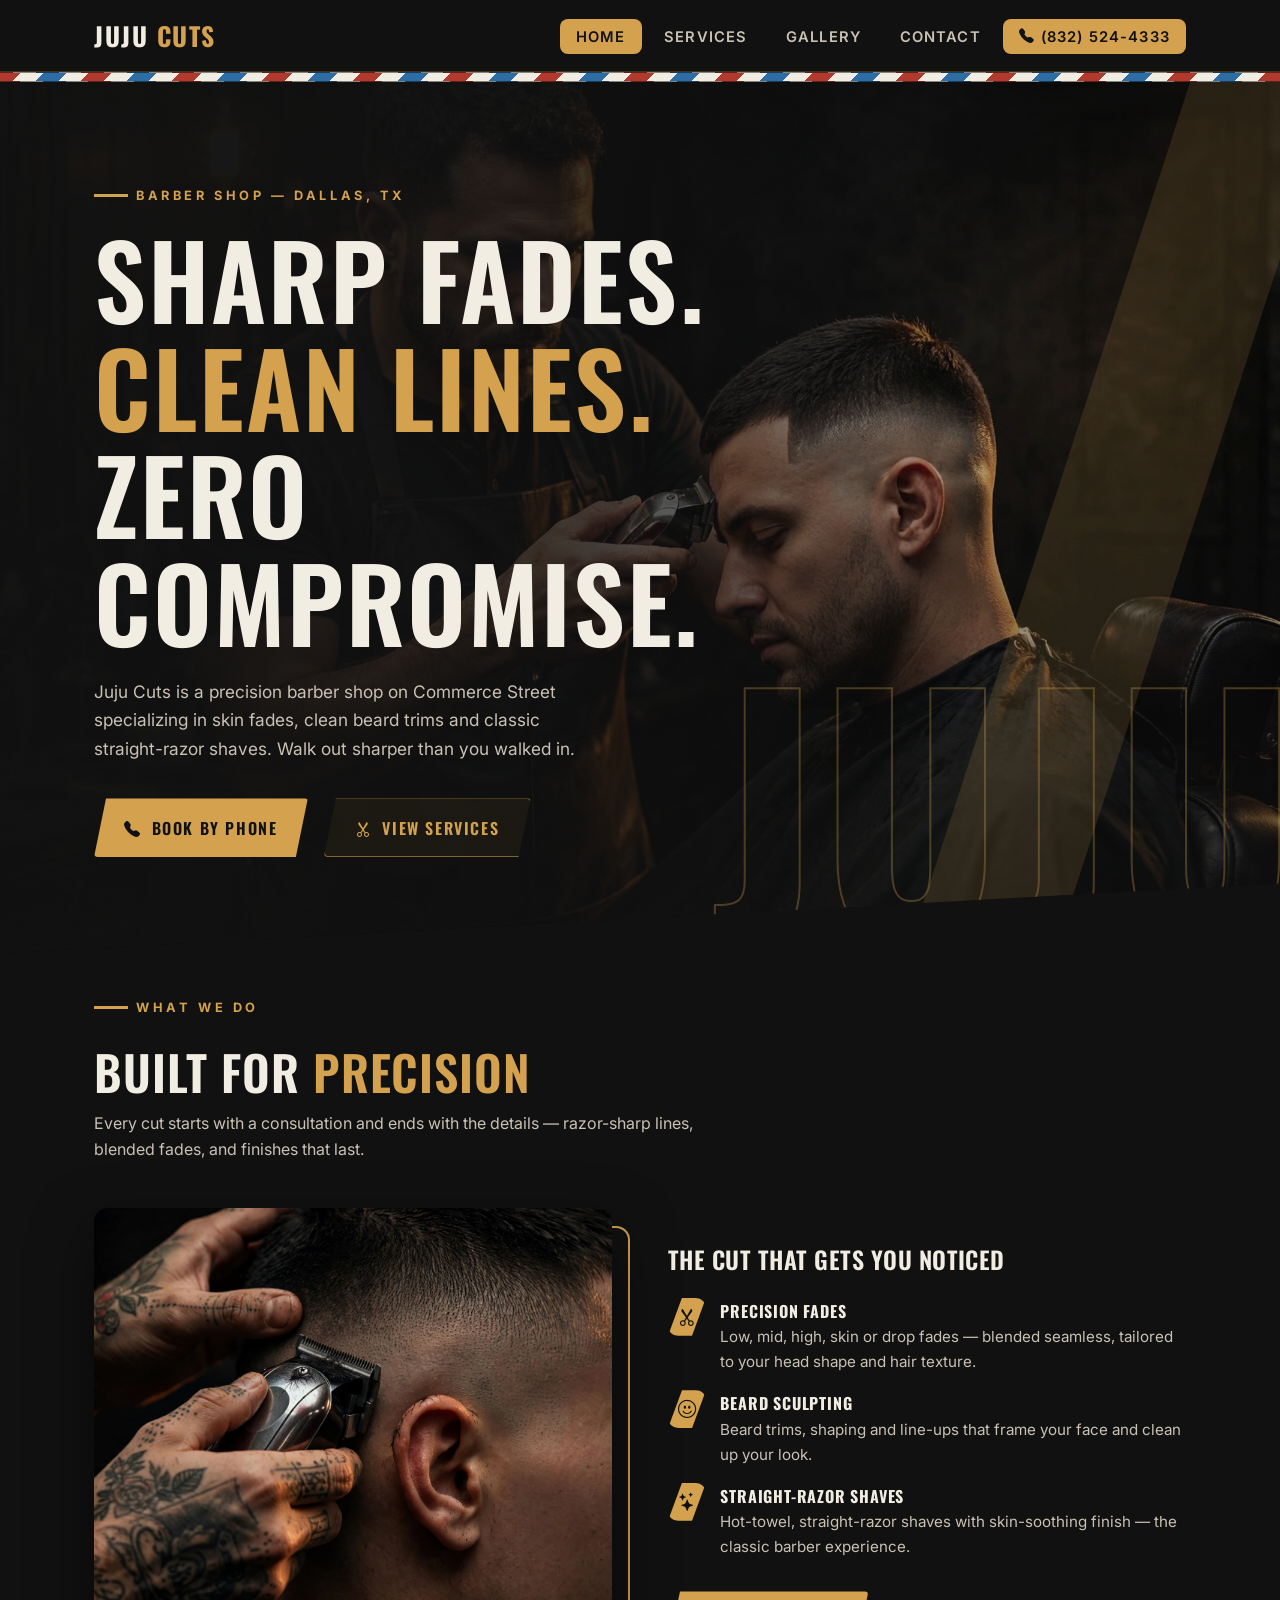
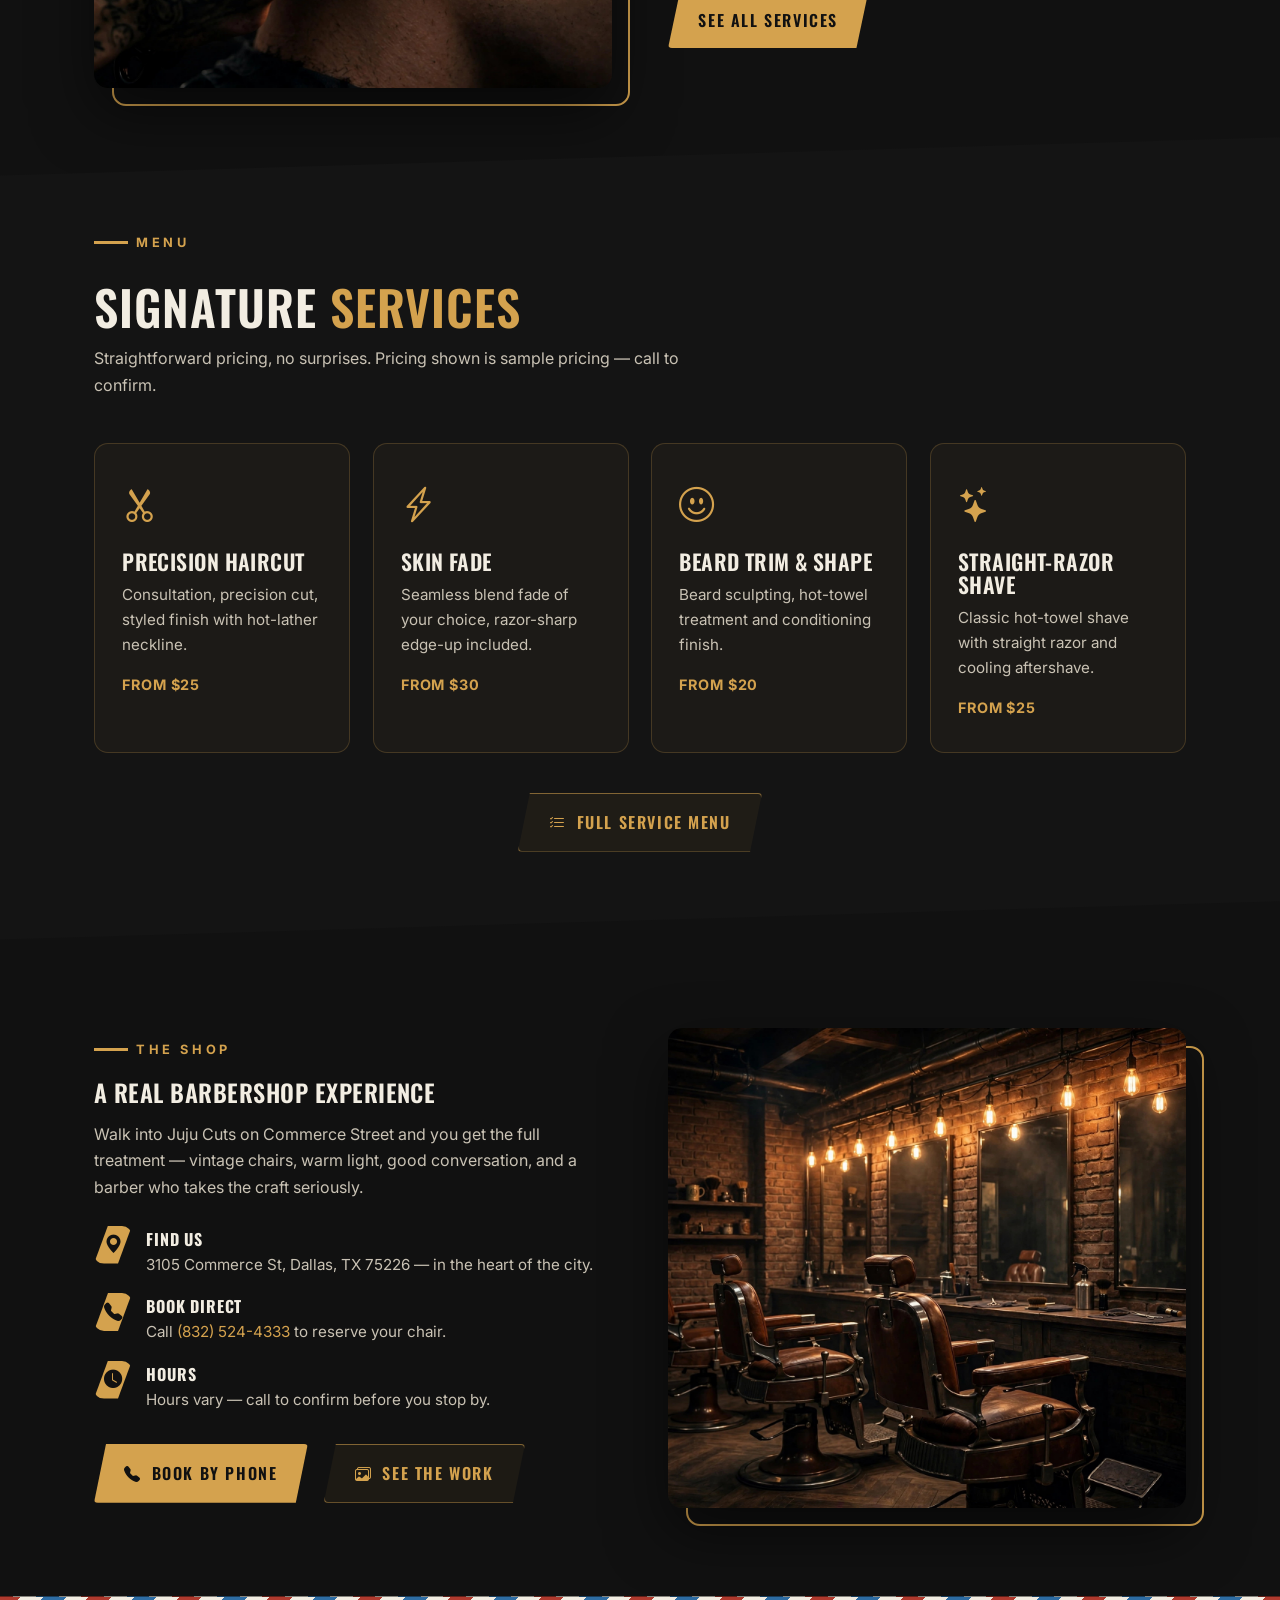
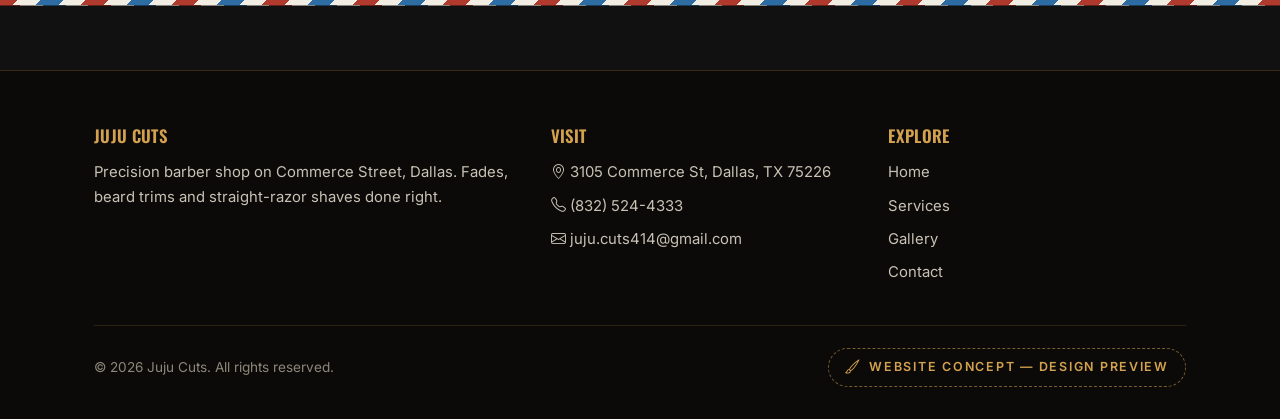
==== index.html @ 2834259b "Demo website concept for Juju Cuts (Dallas, TX)" ====
<!DOCTYPE html>
<html lang="en">
<head>
  <meta charset="UTF-8">
  <meta name="viewport" content="width=device-width, initial-scale=1.0">
  <title>Juju Cuts — Precision Haircuts, Fades & Shaves in Dallas, TX</title>
  <meta name="description" content="Juju Cuts barber shop at 3105 Commerce St, Dallas, TX. Precision haircuts, skin fades, beard trims and straight-razor shaves. Call (832) 524-4333 to book.">
  <meta name="keywords" content="barber Dallas TX, fade haircut, beard trim, straight razor shave, Juju Cuts, Commerce Street barber">
  <meta property="og:title" content="Juju Cuts — Precision Haircuts, Fades & Shaves | Dallas, TX">
  <meta property="og:description" content="Barber shop specializing in precision haircuts, fades, beard trims and straight-razor shaves. 3105 Commerce St, Dallas, TX.">
  <meta property="og:type" content="website">
  <meta name="robots" content="noindex, nofollow">
  <link rel="preconnect" href="https://fonts.googleapis.com">
  <link rel="preconnect" href="https://fonts.gstatic.com" crossorigin>
  <link href="https://fonts.googleapis.com/css2?family=Oswald:wght@400;500;600;700&family=Inter:wght@400;500;600;700&display=swap" rel="stylesheet">
  <link rel="stylesheet" href="https://cdn.jsdelivr.net/npm/bootstrap-icons@1.11.3/font/bootstrap-icons.min.css">
  <link rel="stylesheet" href="styles.css">
</head>
<body>

<header class="site-header">
  <nav class="nav-bar" aria-label="Main navigation">
    <a class="brand" href="index.html">Juju <span>Cuts</span></a>
    <button class="nav-toggle" aria-label="Toggle navigation menu" onclick="document.querySelector('.nav-links').classList.toggle('open')">
      <i class="bi bi-list"></i>
    </button>
    <ul class="nav-links">
      <li><a href="index.html" class="active">Home</a></li>
      <li><a href="services.html">Services</a></li>
      <li><a href="gallery.html">Gallery</a></li>
      <li><a href="contact.html">Contact</a></li>
      <li class="nav-cta"><a href="tel:+18325244333"><i class="bi bi-telephone-fill"></i> (832) 524-4333</a></li>
    </ul>
  </nav>
</header>

<div class="pole-strip" aria-hidden="true"></div>

<main>
  <!-- HERO -->
  <section class="hero">
    <div class="hero-bg">
      <img src="images/barber-cutting-fade.jpg" alt="Barber giving a precision fade haircut">
      <div class="hero-veil"></div>
    </div>
    <div class="hero-giant" aria-hidden="true">Juju</div>
    <div class="hero-gold-slash"></div>
    <div class="hero-inner">
      <div class="wrap">
        <span class="kicker">Barber Shop &mdash; Dallas, TX</span>
        <h1>Sharp Fades.<br><span class="accent">Clean Lines.</span><br>Zero Compromise.</h1>
        <p class="hero-sub">Juju Cuts is a precision barber shop on Commerce Street specializing in skin fades, clean beard trims and classic straight-razor shaves. Walk out sharper than you walked in.</p>
        <div class="hero-ctas">
          <a class="btn btn-gold" href="tel:+18325244333"><i class="bi bi-telephone-fill"></i> Book by Phone</a>
          <a class="btn btn-ghost" href="services.html"><i class="bi bi-scissors"></i> View Services</a>
        </div>
      </div>
    </div>
  </section>

  <!-- WHAT WE DO -->
  <section class="block">
    <div class="wrap">
      <div class="section-head">
        <span class="kicker">What We Do</span>
        <h2>Built for <span class="accent">Precision</span></h2>
        <p class="lead">Every cut starts with a consultation and ends with the details &mdash; razor-sharp lines, blended fades, and finishes that last.</p>
      </div>
      <div class="split">
        <div class="split-img">
          <img src="images/fade-detail-clippers.jpg" alt="Close-up of a skin fade being finished with clippers">
        </div>
        <div>
          <h2>The Cut That <span class="accent">Gets You Noticed</span></h2>
          <ul class="feature-list">
            <li>
              <i class="bi bi-scissors"></i>
              <div><strong>Precision Fades</strong><p>Low, mid, high, skin or drop fades &mdash; blended seamless, tailored to your head shape and hair texture.</p></div>
            </li>
            <li>
              <i class="bi bi-emoji-smile"></i>
              <div><strong>Beard Sculpting</strong><p>Beard trims, shaping and line-ups that frame your face and clean up your look.</p></div>
            </li>
            <li>
              <i class="bi bi-stars"></i>
              <div><strong>Straight-Razor Shaves</strong><p>Hot-towel, straight-razor shaves with skin-soothing finish &mdash; the classic barber experience.</p></div>
            </li>
          </ul>
          <div style="margin-top: 2rem;">
            <a class="btn btn-gold" href="services.html">See All Services</a>
          </div>
        </div>
      </div>
    </div>
  </section>

  <!-- SERVICES TEASER -->
  <section class="block alt slant">
    <div class="wrap">
      <div class="section-head">
        <span class="kicker">Menu</span>
        <h2>Signature <span class="accent">Services</span></h2>
        <p class="lead">Straightforward pricing, no surprises. Pricing shown is sample pricing &mdash; call to confirm.</p>
      </div>
      <div class="cards">
        <div class="card">
          <i class="bi bi-scissors card-icon"></i>
          <h3>Precision Haircut</h3>
          <p>Consultation, precision cut, styled finish with hot-lather neckline.</p>
          <p class="price">From $25</p>
        </div>
        <div class="card">
          <i class="bi bi-lightning-charge card-icon"></i>
          <h3>Skin Fade</h3>
          <p>Seamless blend fade of your choice, razor-sharp edge-up included.</p>
          <p class="price">From $30</p>
        </div>
        <div class="card">
          <i class="bi bi-emoji-smile card-icon"></i>
          <h3>Beard Trim &amp; Shape</h3>
          <p>Beard sculpting, hot-towel treatment and conditioning finish.</p>
          <p class="price">From $20</p>
        </div>
        <div class="card">
          <i class="bi bi-stars card-icon"></i>
          <h3>Straight-Razor Shave</h3>
          <p>Classic hot-towel shave with straight razor and cooling aftershave.</p>
          <p class="price">From $25</p>
        </div>
      </div>
      <div style="margin-top: 2.5rem; text-align: center;">
        <a class="btn btn-ghost" href="services.html"><i class="bi bi-list-check"></i> Full Service Menu</a>
      </div>
    </div>
  </section>

  <!-- THE SHOP -->
  <section class="block">
    <div class="wrap">
      <div class="split reverse">
        <div class="split-img">
          <img src="images/shop-interior.jpg" alt="Juju Cuts barbershop interior with vintage barber chairs">
        </div>
        <div>
          <span class="kicker">The Shop</span>
          <h2>A Real Barbershop <span class="accent">Experience</span></h2>
          <p style="color: var(--bone-dim); margin-top: 1rem;">Walk into Juju Cuts on Commerce Street and you get the full treatment &mdash; vintage chairs, warm light, good conversation, and a barber who takes the craft seriously.</p>
          <ul class="feature-list">
            <li><i class="bi bi-geo-alt-fill"></i><div><strong>Find Us</strong><p>3105 Commerce St, Dallas, TX 75226 &mdash; in the heart of the city.</p></div></li>
            <li><i class="bi bi-telephone-fill"></i><div><strong>Book Direct</strong><p>Call <a href="tel:+18325244333">(832) 524-4333</a> to reserve your chair.</p></div></li>
            <li><i class="bi bi-clock-fill"></i><div><strong>Hours</strong><p>Hours vary &mdash; call to confirm before you stop by.</p></div></li>
          </ul>
          <div style="margin-top: 2rem; display: flex; gap: 1rem; flex-wrap: wrap;">
            <a class="btn btn-gold" href="tel:+18325244333"><i class="bi bi-telephone-fill"></i> Book by Phone</a>
            <a class="btn btn-ghost" href="gallery.html"><i class="bi bi-images"></i> See the Work</a>
          </div>
        </div>
      </div>
    </div>
  </section>
</main>

<div class="pole-strip" aria-hidden="true"></div>

<footer>
  <div class="wrap">
    <div class="foot-grid">
      <div>
        <h4>Juju Cuts</h4>
        <p>Precision barber shop on Commerce Street, Dallas. Fades, beard trims and straight-razor shaves done right.</p>
      </div>
      <div>
        <h4>Visit</h4>
        <ul>
          <li><i class="bi bi-geo-alt"></i> 3105 Commerce St, Dallas, TX 75226</li>
          <li><i class="bi bi-telephone"></i> <a href="tel:+18325244333">(832) 524-4333</a></li>
          <li><i class="bi bi-envelope"></i> <a href="mailto:juju.cuts414@gmail.com">juju.cuts414@gmail.com</a></li>
        </ul>
      </div>
      <div>
        <h4>Explore</h4>
        <ul>
          <li><a href="index.html">Home</a></li>
          <li><a href="services.html">Services</a></li>
          <li><a href="gallery.html">Gallery</a></li>
          <li><a href="contact.html">Contact</a></li>
        </ul>
      </div>
    </div>
    <div class="foot-bottom">
      <p>&copy; 2026 Juju Cuts. All rights reserved.</p>
      <span class="concept-badge"><i class="bi bi-brush"></i> Website concept &mdash; design preview</span>
    </div>
  </div>
</footer>

</body>
</html>
---- styles.css ----
/* Juju Cuts — bold barbershop concept site
   Palette: near-black charcoal + warm amber/gold + bone off-white */

:root {
  --charcoal: #111111;
  --coal: #141414;
  --coal-2: #1c1a17;
  --gold: #d4a24e;
  --gold-deep: #b9822f;
  --bone: #f2ede2;
  --bone-dim: #c9c2b4;
  --line: rgba(212, 162, 78, 0.22);
  --radius: 14px;
  --font-display: 'Oswald', sans-serif;
  --font-body: 'Inter', sans-serif;
}

* { margin: 0; padding: 0; box-sizing: border-box; }

html { scroll-behavior: smooth; }

body {
  font-family: var(--font-body);
  background: var(--charcoal);
  color: var(--bone);
  line-height: 1.65;
  overflow-x: hidden;
  -webkit-font-smoothing: antialiased;
}

img { max-width: 100%; display: block; }

a { color: var(--gold); text-decoration: none; }
a:hover { color: #e8bc6c; }

h1, h2, h3, h4 {
  font-family: var(--font-display);
  text-transform: uppercase;
  letter-spacing: 0.02em;
  line-height: 1.05;
  font-weight: 600;
}

.wrap { max-width: 1140px; margin: 0 auto; padding: 0 1.5rem; }

/* ---------- Header / nav ---------- */
.site-header {
  position: sticky;
  top: 0;
  z-index: 100;
  background: rgba(17, 17, 17, 0.94);
  backdrop-filter: blur(8px);
  border-bottom: 1px solid var(--line);
}
.nav-bar {
  display: flex;
  align-items: center;
  justify-content: space-between;
  padding: 0.9rem 1.5rem;
  max-width: 1140px;
  margin: 0 auto;
}
.brand {
  font-family: var(--font-display);
  font-size: 1.6rem;
  font-weight: 700;
  text-transform: uppercase;
  letter-spacing: 0.06em;
  color: var(--bone);
}
.brand span { color: var(--gold); }
.nav-links { display: flex; gap: 0.4rem; list-style: none; align-items: center; }
.nav-links a {
  color: var(--bone-dim);
  font-weight: 600;
  font-size: 0.92rem;
  text-transform: uppercase;
  letter-spacing: 0.08em;
  padding: 0.55rem 1rem;
  border-radius: 8px;
  transition: color 0.2s, background 0.2s;
}
.nav-links a:hover { color: var(--gold); background: rgba(212,162,78,0.08); }
.nav-links a.active { color: var(--charcoal); background: var(--gold); }
.nav-cta a {
  background: var(--gold) !important;
  color: var(--charcoal) !important;
}
.nav-toggle {
  display: none;
  background: none;
  border: 1px solid var(--line);
  color: var(--gold);
  font-size: 1.5rem;
  border-radius: 8px;
  padding: 0.5rem 0.85rem;
  cursor: pointer;
  line-height: 1;
}

/* ---------- Hero ---------- */
.hero {
  position: relative;
  min-height: 82vh;
  display: flex;
  align-items: center;
  overflow: hidden;
  clip-path: polygon(0 0, 100% 0, 100% 92%, 0 100%);
  margin-bottom: -4vw;
}
.hero-bg {
  position: absolute;
  inset: 0;
}
.hero-bg img {
  width: 100%;
  height: 100%;
  object-fit: cover;
  filter: saturate(0.9);
}
/* barber-pole divider strip */
.pole-strip {
  height: 10px;
  background: repeating-linear-gradient(-45deg, #b03a2e 0 16px, #f2ede2 16px 32px, #2e6da4 32px 48px, #f2ede2 48px 64px);
  border-top: 1px solid rgba(0,0,0,.45);
  border-bottom: 1px solid rgba(0,0,0,.45);
}
/* giant outlined watermark type overlapping the hero image */
.hero-giant {
  position: absolute;
  right: -1.5%;
  bottom: 4%;
  z-index: 1;
  font-family: var(--font-display);
  font-weight: 700;
  text-transform: uppercase;
  font-size: clamp(7rem, 24vw, 21rem);
  line-height: .78;
  letter-spacing: .01em;
  color: transparent;
  -webkit-text-stroke: 2px rgba(212, 162, 78, .3);
  pointer-events: none;
  user-select: none;
}
.hero-veil {
  position: absolute;
  inset: 0;
  background:
    linear-gradient(100deg, rgba(17,17,17,0.96) 20%, rgba(17,17,17,0.72) 48%, rgba(17,17,17,0.25) 75%),
    linear-gradient(180deg, rgba(17,17,17,0.35), transparent 40%, rgba(17,17,17,0.75));
}
.hero-gold-slash {
  position: absolute;
  top: -10%;
  right: 8%;
  width: 140px;
  height: 130%;
  background: var(--gold);
  transform: rotate(18deg);
  opacity: 0.14;
  pointer-events: none;
}
@media (max-width: 768px) {
  .hero { min-height: 0; display: block; clip-path: none; margin-bottom: 0; }
  .hero-bg { position: relative; height: 320px; }
  .hero-giant { font-size: 30vw; top: 200px; bottom: auto; right: -2%; }
  .hero-inner { padding: 2.6rem 0 3.2rem; }
  .hero h1 { font-size: clamp(2.6rem, 13vw, 3.6rem); }
  .hero-sub { font-size: 1rem; }
  .hero-gold-slash { display: none; }
  .g-item img { height: 260px; }
  .g-item.tall img { height: 340px; }
  .pole-strip { height: 8px; }
}
.hero-inner {
  position: relative;
  z-index: 2;
  padding: 6rem 0;
  width: 100%;
}
.kicker {
  display: inline-flex;
  align-items: center;
  gap: 0.5rem;
  color: var(--gold);
  font-weight: 700;
  text-transform: uppercase;
  letter-spacing: 0.28em;
  font-size: 0.8rem;
  margin-bottom: 1.2rem;
}
.kicker::before {
  content: "";
  width: 34px;
  height: 3px;
  background: var(--gold);
  display: inline-block;
}
.hero h1 {
  font-size: clamp(3rem, 9vw, 6.4rem);
  color: var(--bone);
  max-width: 12ch;
}
.hero h1 .accent { color: var(--gold); }
.hero-sub {
  margin: 1.4rem 0 2.2rem;
  max-width: 46ch;
  color: var(--bone-dim);
  font-size: 1.08rem;
}
.hero-ctas { display: flex; gap: 1rem; flex-wrap: wrap; }
.btn {
  display: inline-flex;
  align-items: center;
  gap: 0.6rem;
  font-family: var(--font-display);
  text-transform: uppercase;
  letter-spacing: 0.1em;
  font-weight: 600;
  font-size: 1rem;
  padding: 0.95rem 1.9rem;
  border-radius: 4px;
  clip-path: polygon(12px 0, 100% 0, calc(100% - 12px) 100%, 0 100%);
  transition: transform 0.18s ease, background 0.18s ease, color 0.18s ease;
}
.btn:hover { transform: translateY(-2px); }
.btn-gold { background: var(--gold); color: var(--charcoal); }
.btn-gold:hover { background: #e8bc6c; color: var(--charcoal); }
.btn-ghost {
  border: 1px solid rgba(212,162,78,0.55);
  color: var(--gold);
  background: rgba(212,162,78,0.06);
}
.btn-ghost:hover { background: rgba(212,162,78,0.16); color: #e8bc6c; }

/* ---------- Sections ---------- */
section.block { padding: 5.5rem 0; }
.section-head { margin-bottom: 2.8rem; }
.section-head h2 {
  font-size: clamp(2rem, 5vw, 3rem);
  margin-top: 0.6rem;
}
.section-head h2 .accent { color: var(--gold); }
.section-head p.lead { color: var(--bone-dim); max-width: 60ch; margin-top: 0.8rem; }

.slant {
  clip-path: polygon(0 3vw, 100% 0, 100% calc(100% - 3vw), 0 100%);
  padding-top: calc(5.5rem + 3vw);
  padding-bottom: calc(5.5rem + 3vw);
  margin-top: -3vw;
}
.alt { background: var(--coal); }

/* Asymmetrical split */
.split {
  display: grid;
  grid-template-columns: 1fr 1fr;
  gap: 3.5rem;
  align-items: center;
}
.split-img {
  position: relative;
}
.split-img img {
  border-radius: var(--radius);
  width: 100%;
  height: 480px;
  object-fit: cover;
  box-shadow: 0 24px 60px rgba(0,0,0,0.55);
}
.split-img::after {
  content: "";
  position: absolute;
  inset: 18px -18px -18px 18px;
  border: 2px solid var(--gold);
  border-radius: var(--radius);
  z-index: -1;
}
.split.reverse { direction: rtl; }
.split.reverse > * { direction: ltr; }

.feature-list { list-style: none; margin-top: 1.6rem; display: grid; gap: 1rem; }
.feature-list li { display: flex; gap: 0.9rem; align-items: flex-start; }
.feature-list i {
  color: var(--charcoal);
  background: var(--gold);
  width: 38px; height: 38px;
  flex: 0 0 38px;
  display: inline-flex;
  align-items: center;
  justify-content: center;
  border-radius: 10px;
  font-size: 1.15rem;
  clip-path: polygon(14px 0, 100% 0, calc(100% - 14px) 100%, 0 100%);
}
.feature-list strong { display: block; font-family: var(--font-display); text-transform: uppercase; letter-spacing: 0.05em; }
.feature-list p { color: var(--bone-dim); font-size: 0.95rem; }

/* ---------- Cards (services teaser) ---------- */
.cards {
  display: grid;
  grid-template-columns: repeat(auto-fit, minmax(250px, 1fr));
  gap: 1.4rem;
}
.card {
  background: var(--coal-2);
  border: 1px solid var(--line);
  border-radius: var(--radius);
  padding: 2rem 1.7rem;
  position: relative;
  overflow: hidden;
  transition: transform 0.2s ease, border-color 0.2s ease;
}
.card::before {
  content: "";
  position: absolute;
  top: 0; left: 0; right: 0;
  height: 4px;
  background: var(--gold);
  transform: scaleX(0);
  transform-origin: left;
  transition: transform 0.25s ease;
}
.card:hover { transform: translateY(-5px); border-color: rgba(212,162,78,0.5); }
.card:hover::before { transform: scaleX(1); }
.card i.card-icon {
  font-size: 2.2rem;
  color: var(--gold);
}
.card h3 { font-size: 1.35rem; margin: 1rem 0 0.6rem; }
.card p { color: var(--bone-dim); font-size: 0.95rem; }
.card .price { margin-top: 1rem; font-weight: 700; color: var(--gold); text-transform: uppercase; letter-spacing: 0.06em; font-size: 0.9rem; }

/* ---------- Price list (services page) ---------- */
.price-row {
  display: flex;
  justify-content: space-between;
  align-items: center;
  gap: 1.5rem;
  padding: 1.5rem 1.8rem;
  background: var(--coal-2);
  border: 1px solid var(--line);
  border-radius: var(--radius);
  margin-bottom: 1rem;
  clip-path: polygon(16px 0, 100% 0, calc(100% - 16px) 100%, 0 100%);
  padding-left: calc(1.8rem + 16px);
}
.price-row:hover { border-color: rgba(212,162,78,0.55); }
.price-info { display: flex; gap: 1.1rem; align-items: flex-start; }
.price-info i {
  color: var(--gold);
  font-size: 1.6rem;
  margin-top: 0.15rem;
}
.price-info h3 { font-size: 1.3rem; margin-bottom: 0.3rem; }
.price-info p { color: var(--bone-dim); font-size: 0.93rem; max-width: 52ch; }
.price-tag {
  font-family: var(--font-display);
  font-size: 1.3rem;
  font-weight: 700;
  color: var(--gold);
  white-space: nowrap;
}
.price-tag small { display: block; font-family: var(--font-body); font-size: 0.72rem; font-weight: 400; color: var(--bone-dim); text-transform: uppercase; letter-spacing: 0.1em; }
.sample-note {
  margin-top: 1.8rem;
  font-size: 0.85rem;
  color: var(--bone-dim);
  border-left: 3px solid var(--gold);
  padding-left: 1rem;
}

/* ---------- Gallery grid ---------- */
.gallery-grid {
  display: grid;
  grid-template-columns: repeat(auto-fit, minmax(260px, 1fr));
  gap: 1.2rem;
}
.g-item {
  position: relative;
  overflow: hidden;
  border-radius: var(--radius);
  border: 1px solid var(--line);
}
.g-item img {
  width: 100%;
  height: 320px;
  object-fit: cover;
  transition: transform 0.45s ease;
}
.g-item:hover img { transform: scale(1.06); }
.g-item figcaption {
  position: absolute;
  left: 0; right: 0; bottom: 0;
  padding: 1rem 1.2rem;
  background: linear-gradient(transparent, rgba(17,17,17,0.92));
  font-family: var(--font-display);
  text-transform: uppercase;
  letter-spacing: 0.08em;
  font-size: 0.95rem;
}
.g-item.tall img { height: 460px; }

/* ---------- Contact ---------- */
.contact-grid {
  display: grid;
  grid-template-columns: 1fr 1fr;
  gap: 2.5rem;
  align-items: start;
}
.contact-card {
  background: var(--coal-2);
  border: 1px solid var(--line);
  border-radius: var(--radius);
  padding: 1.6rem;
  margin-bottom: 1.2rem;
  display: flex;
  gap: 1.1rem;
  align-items: flex-start;
}
.contact-card i {
  color: var(--charcoal);
  background: var(--gold);
  width: 44px; height: 44px;
  flex: 0 0 44px;
  display: inline-flex;
  align-items: center;
  justify-content: center;
  border-radius: 12px;
  font-size: 1.3rem;
  clip-path: polygon(14px 0, 100% 0, calc(100% - 14px) 100%, 0 100%);
}
.contact-card h3 { font-size: 1.1rem; margin-bottom: 0.25rem; }
.contact-card p { color: var(--bone-dim); font-size: 0.95rem; }
.contact-card a.tel { color: var(--bone); font-weight: 700; font-size: 1.15rem; }
.contact-card a.tel:hover { color: var(--gold); }
.map-embed {
  border-radius: var(--radius);
  overflow: hidden;
  border: 1px solid var(--line);
  margin-top: 2rem;
}
.map-embed iframe { width: 100%; height: 320px; border: 0; display: block; filter: grayscale(0.6) sepia(0.25); }

form.booking { display: grid; gap: 1rem; }
.field label {
  display: block;
  font-size: 0.82rem;
  font-weight: 700;
  text-transform: uppercase;
  letter-spacing: 0.12em;
  color: var(--gold);
  margin-bottom: 0.4rem;
}
.field input, .field select, .field textarea {
  width: 100%;
  background: #0c0c0c;
  border: 1px solid rgba(212,162,78,0.3);
  border-radius: 8px;
  color: var(--bone);
  padding: 0.85rem 1rem;
  font-family: var(--font-body);
  font-size: 1rem;
}
.field input:focus, .field select:focus, .field textarea:focus {
  outline: none;
  border-color: var(--gold);
  box-shadow: 0 0 0 3px rgba(212,162,78,0.18);
}
.field textarea { min-height: 120px; resize: vertical; }
.form-note { font-size: 0.85rem; color: var(--bone-dim); }

/* ---------- Page hero (inner pages) ---------- */
.page-hero {
  padding: 4.5rem 0 4rem;
  background: var(--coal);
  clip-path: polygon(0 0, 100% 0, 100% calc(100% - 2.5vw), 0 100%);
  margin-bottom: -2.5vw;
  border-bottom: 1px solid var(--line);
}
.page-hero h1 { font-size: clamp(2.4rem, 6vw, 4rem); }
.page-hero h1 .accent { color: var(--gold); }
.page-hero p { color: var(--bone-dim); margin-top: 0.8rem; max-width: 58ch; }

/* ---------- Footer ---------- */
footer {
  background: #0b0a09;
  border-top: 1px solid var(--line);
  padding: 3.5rem 0 2rem;
  margin-top: 4rem;
}
.foot-grid {
  display: grid;
  grid-template-columns: 1.4fr 1fr 1fr;
  gap: 2.5rem;
  margin-bottom: 2.5rem;
}
.foot-grid h4 { font-size: 1.05rem; margin-bottom: 1rem; color: var(--gold); }
.foot-grid ul { list-style: none; display: grid; gap: 0.55rem; }
.foot-grid p, .foot-grid li { color: var(--bone-dim); font-size: 0.93rem; }
.foot-grid a { color: var(--bone-dim); }
.foot-grid a:hover { color: var(--gold); }
.foot-bottom {
  border-top: 1px solid rgba(212,162,78,0.15);
  padding-top: 1.4rem;
  display: flex;
  justify-content: space-between;
  align-items: center;
  gap: 1rem;
  flex-wrap: wrap;
}
.foot-bottom p { font-size: 0.85rem; color: #8d8779; }
.concept-badge {
  display: inline-flex;
  align-items: center;
  gap: 0.5rem;
  font-size: 0.78rem;
  font-weight: 600;
  text-transform: uppercase;
  letter-spacing: 0.14em;
  color: var(--gold);
  border: 1px dashed rgba(212,162,78,0.55);
  border-radius: 999px;
  padding: 0.4rem 1rem;
}
.concept-badge i { font-size: 0.9rem; }

/* ---------- Responsive ---------- */
@media (max-width: 860px) {
  .split, .contact-grid { grid-template-columns: 1fr; gap: 2.5rem; }
  .split-img img { height: 340px; }
  .foot-grid { grid-template-columns: 1fr; }
  .nav-toggle { display: inline-block; }
  .nav-links {
    display: none;
    position: absolute;
    top: 100%;
    left: 0; right: 0;
    flex-direction: column;
    align-items: stretch;
    background: #0e0d0c;
    border-bottom: 1px solid var(--line);
    padding: 0.8rem 1.2rem 1.2rem;
    gap: 0.3rem;
  }
  .nav-links.open { display: flex; }
  .nav-links a { display: block; text-align: left; }
  .site-header { position: relative; }
  section.block { padding: 4rem 0; }
  .price-row { flex-direction: column; align-items: flex-start; gap: 0.8rem; }
}
@media (max-width: 520px) {
  .hero-ctas .btn { width: 100%; justify-content: center; }
  .hero h1 { font-size: 3rem; }
}
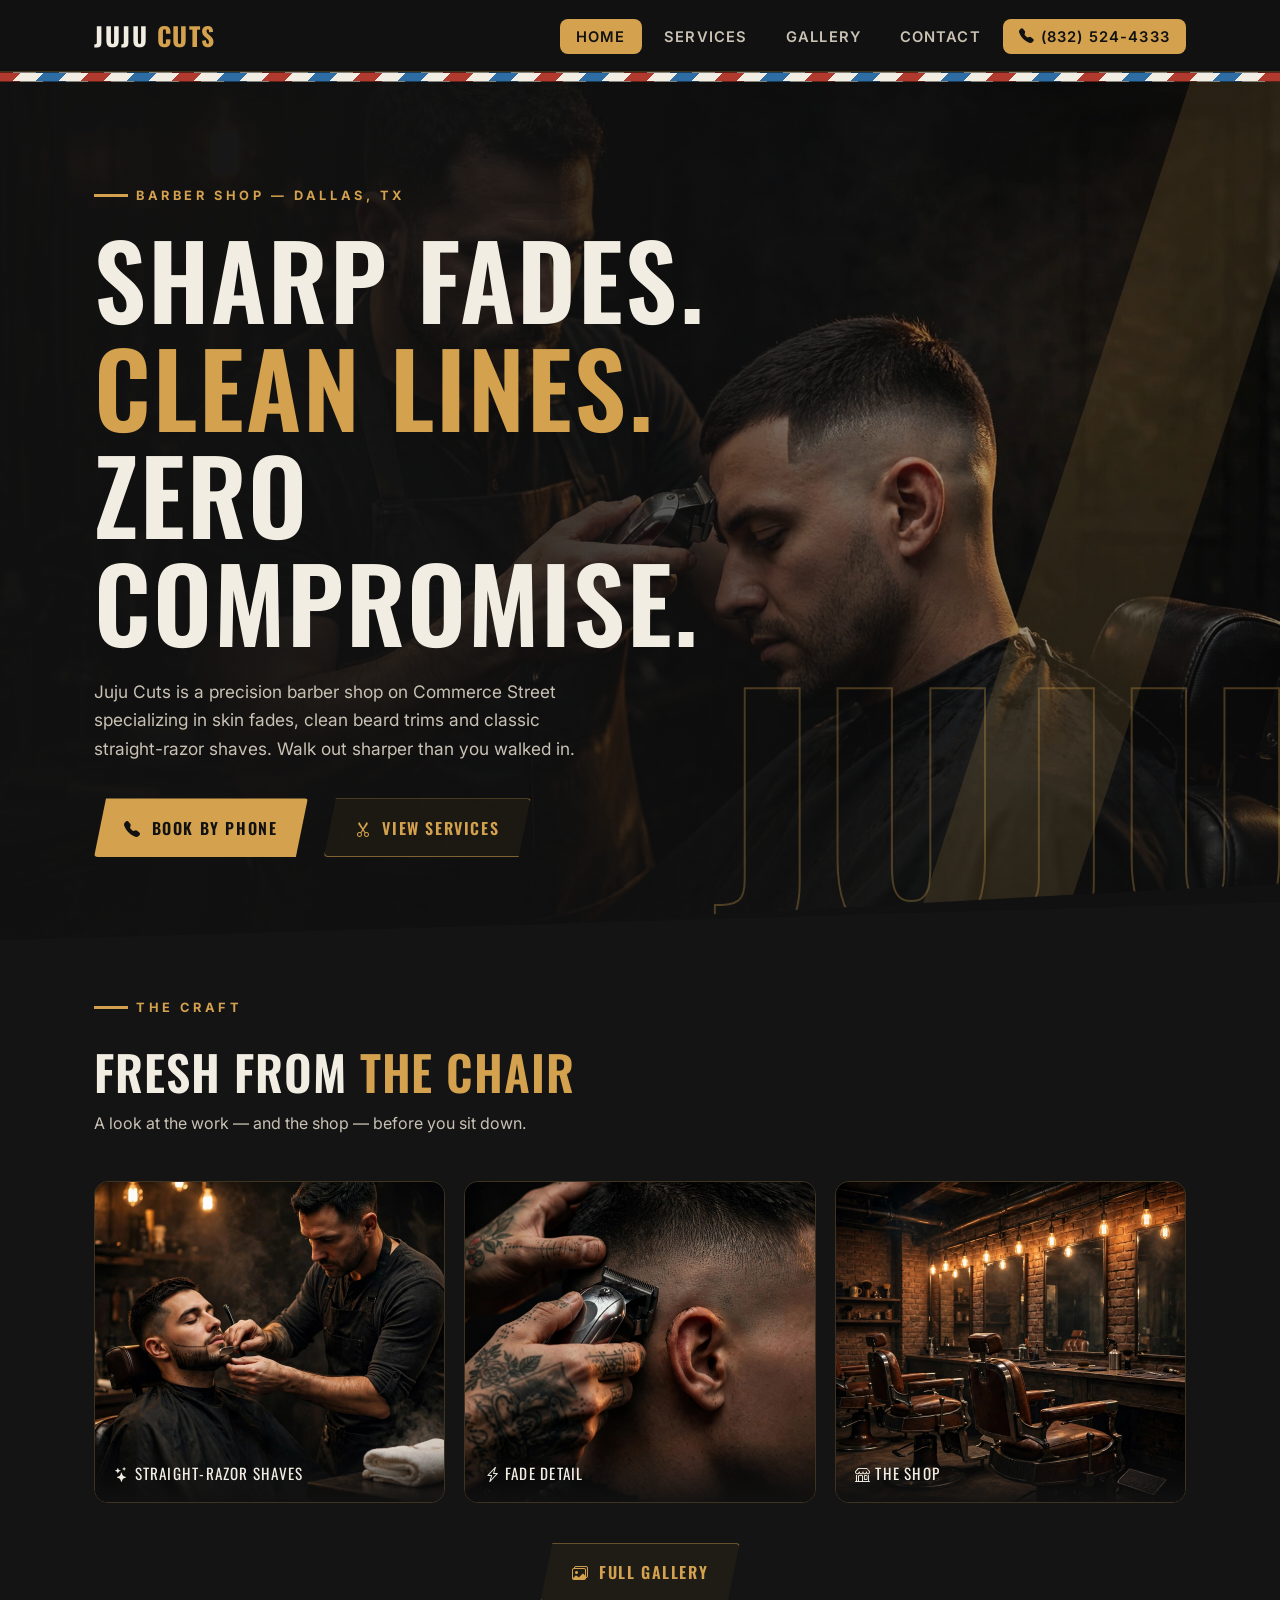
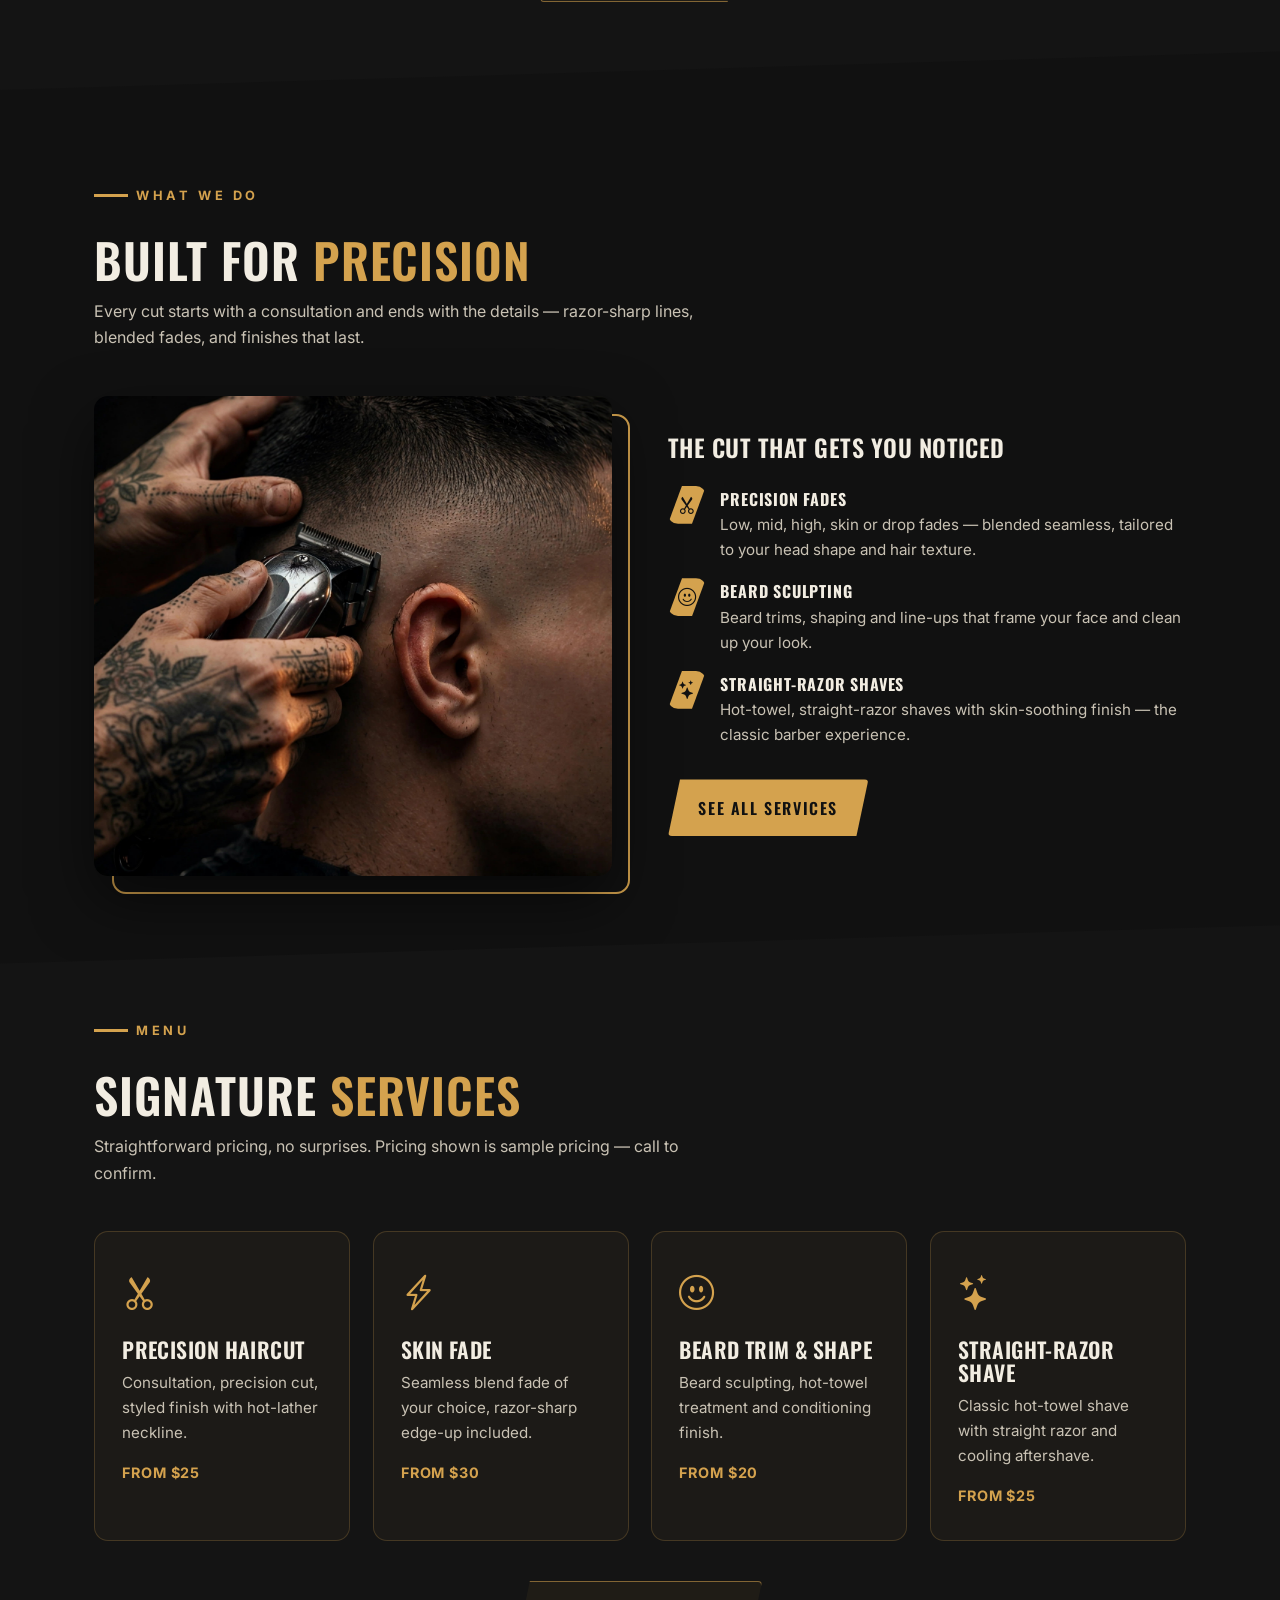
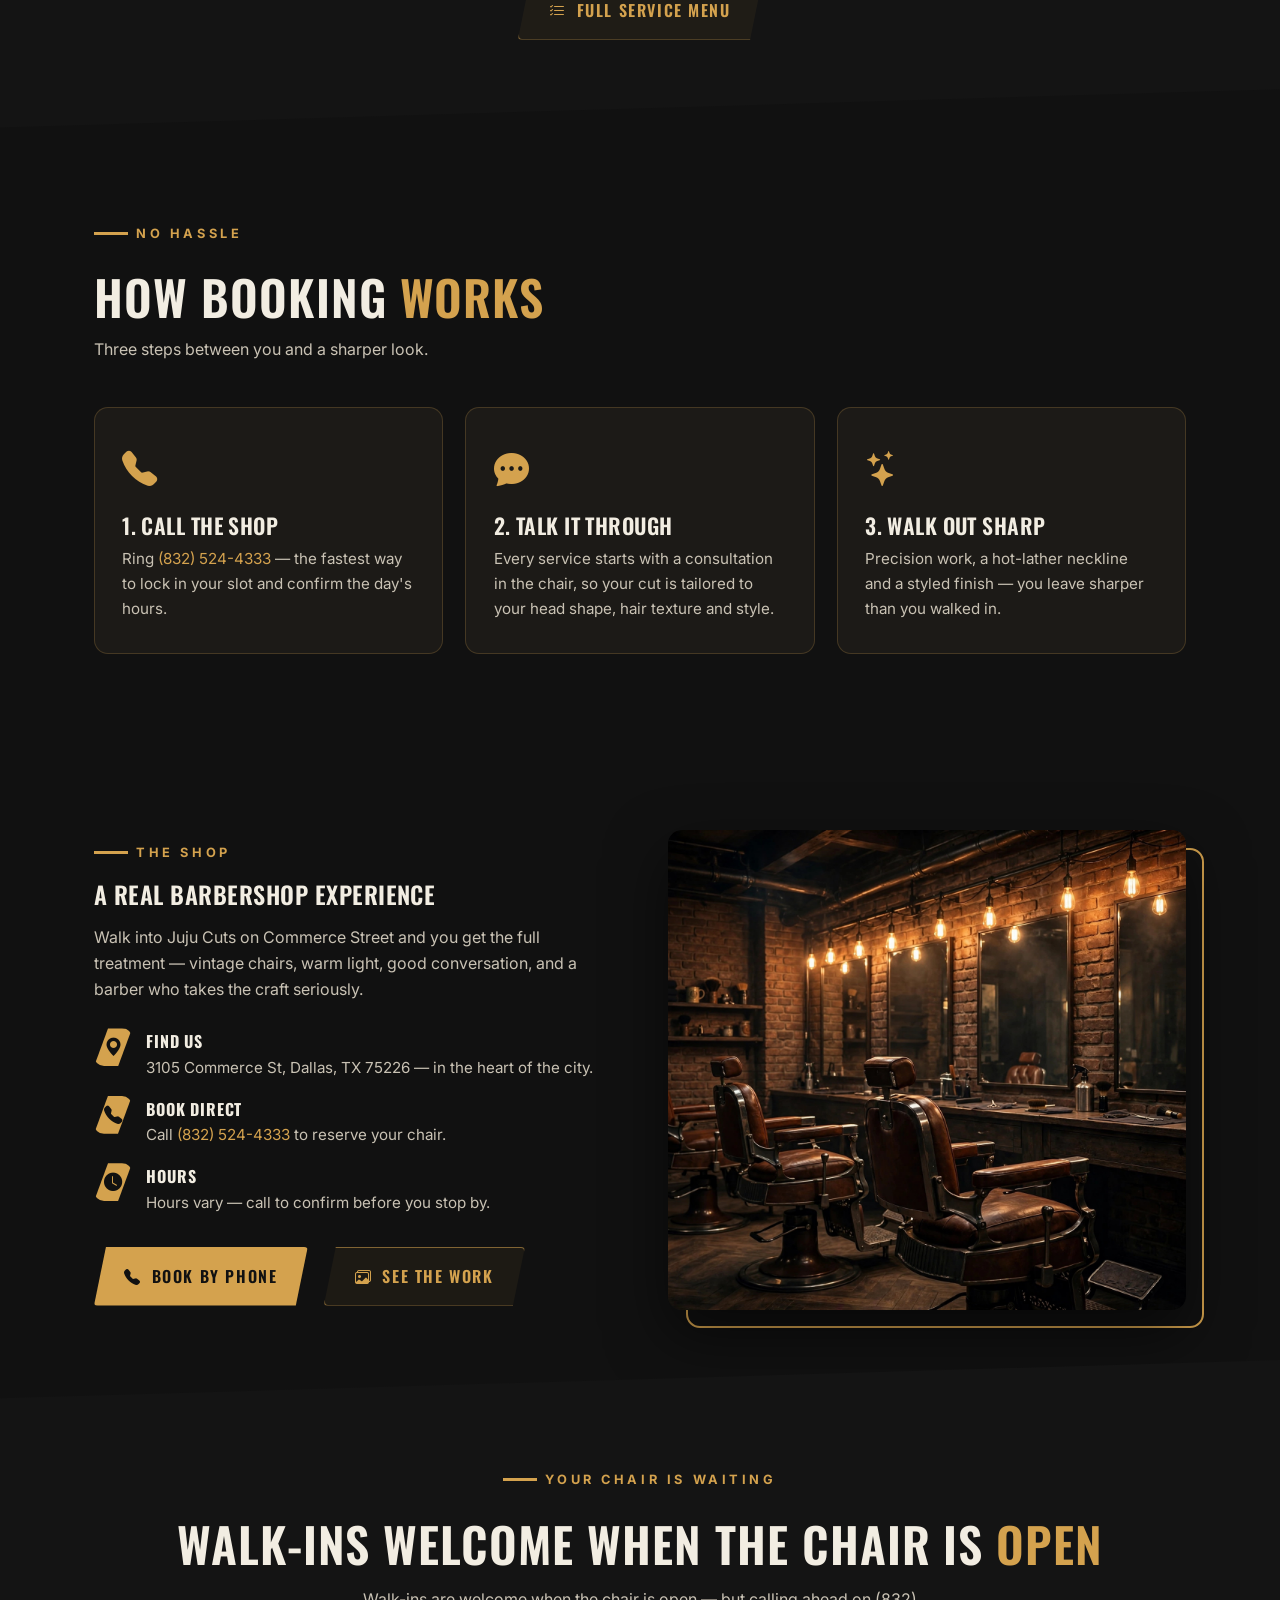
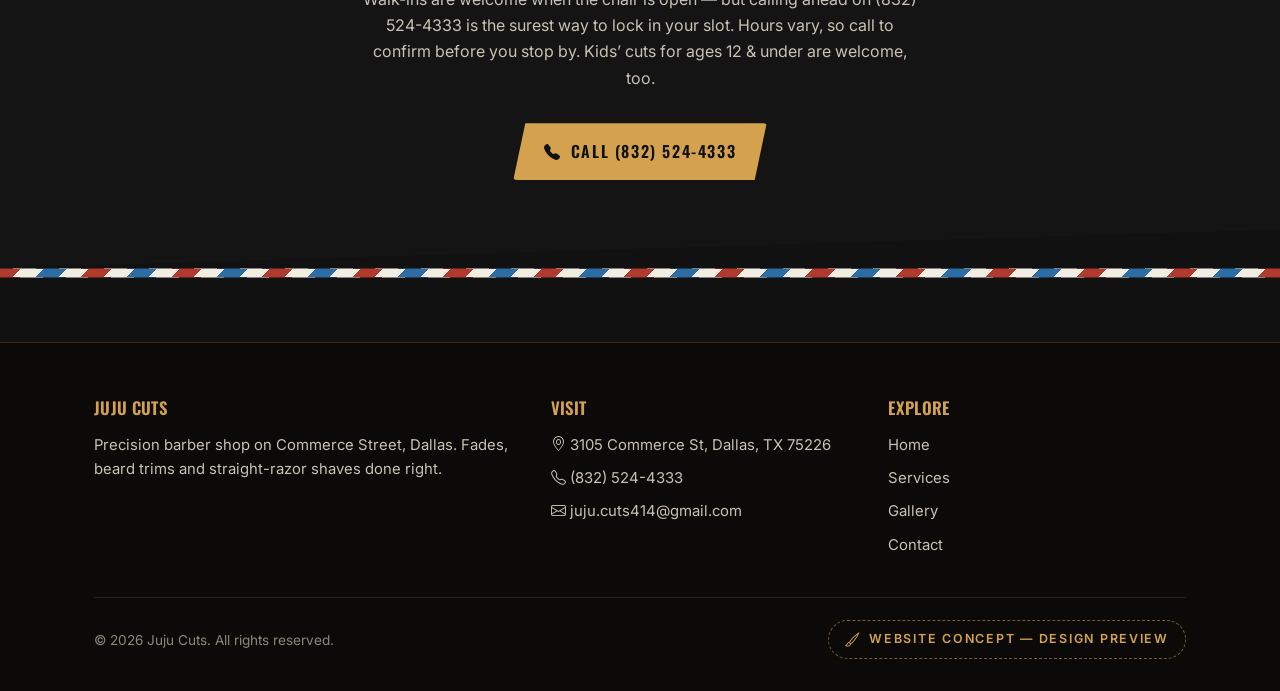
==== commit fb15834c: "Demo website concept for Juju Cuts (Dallas, TX)" ====
--- a/index.html
+++ b/index.html
@@ -58,6 +58,34 @@
     </div>
   </section>
 
+  <!-- GALLERY PREVIEW -->
+  <section class="block alt slant">
+    <div class="wrap">
+      <div class="section-head">
+        <span class="kicker">The Craft</span>
+        <h2>Fresh From <span class="accent">The Chair</span></h2>
+        <p class="lead">A look at the work — and the shop — before you sit down.</p>
+      </div>
+      <div class="gallery-grid">
+        <figure class="g-item">
+          <img src="images/straight-razor-shave.jpg" alt="Barber performing a straight-razor shave at Juju Cuts">
+          <figcaption><i class="bi bi-stars"></i> Straight-Razor Shaves</figcaption>
+        </figure>
+        <figure class="g-item">
+          <img src="images/fade-detail-clippers.jpg" alt="Close-up of a skin fade being finished with clippers">
+          <figcaption><i class="bi bi-lightning-charge"></i> Fade Detail</figcaption>
+        </figure>
+        <figure class="g-item">
+          <img src="images/shop-interior.jpg" alt="Juju Cuts barbershop interior with vintage chairs">
+          <figcaption><i class="bi bi-shop"></i> The Shop</figcaption>
+        </figure>
+      </div>
+      <div style="margin-top: 2.5rem; text-align: center;">
+        <a class="btn btn-ghost" href="gallery.html"><i class="bi bi-images"></i> Full Gallery</a>
+      </div>
+    </div>
+  </section>
+
   <!-- WHAT WE DO -->
   <section class="block">
     <div class="wrap">
@@ -134,6 +162,34 @@
     </div>
   </section>
 
+  <!-- HOW BOOKING WORKS -->
+  <section class="block">
+    <div class="wrap">
+      <div class="section-head">
+        <span class="kicker">No Hassle</span>
+        <h2>How Booking <span class="accent">Works</span></h2>
+        <p class="lead">Three steps between you and a sharper look.</p>
+      </div>
+      <div class="cards">
+        <div class="card">
+          <i class="bi bi-telephone-fill card-icon"></i>
+          <h3>1. Call the Shop</h3>
+          <p>Ring <a href="tel:+18325244333">(832) 524-4333</a> — the fastest way to lock in your slot and confirm the day's hours.</p>
+        </div>
+        <div class="card">
+          <i class="bi bi-chat-dots-fill card-icon"></i>
+          <h3>2. Talk It Through</h3>
+          <p>Every service starts with a consultation in the chair, so your cut is tailored to your head shape, hair texture and style.</p>
+        </div>
+        <div class="card">
+          <i class="bi bi-stars card-icon"></i>
+          <h3>3. Walk Out Sharp</h3>
+          <p>Precision work, a hot-lather neckline and a styled finish — you leave sharper than you walked in.</p>
+        </div>
+      </div>
+    </div>
+  </section>
+
   <!-- THE SHOP -->
   <section class="block">
     <div class="wrap">
@@ -158,6 +214,16 @@
       </div>
     </div>
   </section>
+
+  <!-- BOOKING CTA BAND (replaces FAQ) -->
+  <section class="block alt slant" style="padding-top:calc(4rem + 3vw)">
+    <div class="wrap" style="text-align:center">
+      <span class="kicker" style="justify-content:center">Your Chair Is Waiting</span>
+      <h2 style="font-size:clamp(2rem,5vw,3rem);margin:.6rem 0 1rem">Walk-Ins Welcome When the Chair Is <span style="color:var(--gold)">Open</span></h2>
+      <p style="color:var(--bone-dim);max-width:56ch;margin:0 auto 2rem">Walk-ins are welcome when the chair is open &mdash; but calling ahead on (832) 524-4333 is the surest way to lock in your slot. Hours vary, so call to confirm before you stop by. Kids&rsquo; cuts for ages 12 &amp; under are welcome, too.</p>
+      <a class="btn btn-gold" href="tel:+18325244333"><i class="bi bi-telephone-fill"></i> Call (832) 524-4333</a>
+    </div>
+  </section>
 </main>
 
 <div class="pole-strip" aria-hidden="true"></div>
--- a/styles.css
+++ b/styles.css
@@ -553,3 +553,32 @@
   .hero-ctas .btn { width: 100%; justify-content: center; }
   .hero h1 { font-size: 3rem; }
 }
+
+/* ---------- homepage enrichment: highlights + FAQ ---------- */
+.hl-strip { padding: 4.5rem 0 0.5rem; }
+.hl-grid { display: grid; grid-template-columns: repeat(4, 1fr); gap: 1.2rem; }
+.hl-item {
+  display: flex; gap: 0.9rem; align-items: flex-start;
+  background: var(--coal-2); border: 1px solid var(--line); border-radius: var(--radius);
+  padding: 1.3rem 1.2rem;
+}
+.hl-item i { color: var(--gold); font-size: 1.5rem; line-height: 1; margin-top: 0.15rem; }
+.hl-item strong { display: block; font-family: var(--font-display); text-transform: uppercase; letter-spacing: 0.04em; font-size: 1rem; margin-bottom: 0.2rem; }
+.hl-item span { color: var(--bone-dim); font-size: 0.88rem; line-height: 1.5; display: block; }
+.faq-list { display: grid; gap: 1rem; max-width: 860px; }
+.faq-item {
+  background: var(--coal-2); border: 1px solid var(--line); border-radius: var(--radius);
+  padding: 1.25rem 1.5rem;
+}
+.faq-item summary {
+  cursor: pointer; font-family: var(--font-display); text-transform: uppercase; letter-spacing: 0.05em;
+  font-size: 1.05rem; color: var(--bone); list-style: none;
+  display: flex; justify-content: space-between; align-items: center; gap: 1rem;
+}
+.faq-item summary::-webkit-details-marker { display: none; }
+.faq-item summary::after { content: "+"; color: var(--gold); font-size: 1.35rem; line-height: 1; }
+.faq-item[open ] summary::after { content: "–"; }
+.faq-item p { color: var(--bone-dim); font-size: 0.95rem; margin-top: 0.7rem; }
+img[width], img[height] { height: auto; }
+@media (max-width: 860px) { .hl-grid { grid-template-columns: 1fr 1fr; } .hl-strip { padding-top: 3.5rem; } }
+@media (max-width: 520px) { .hl-grid { grid-template-columns: 1fr; } }
